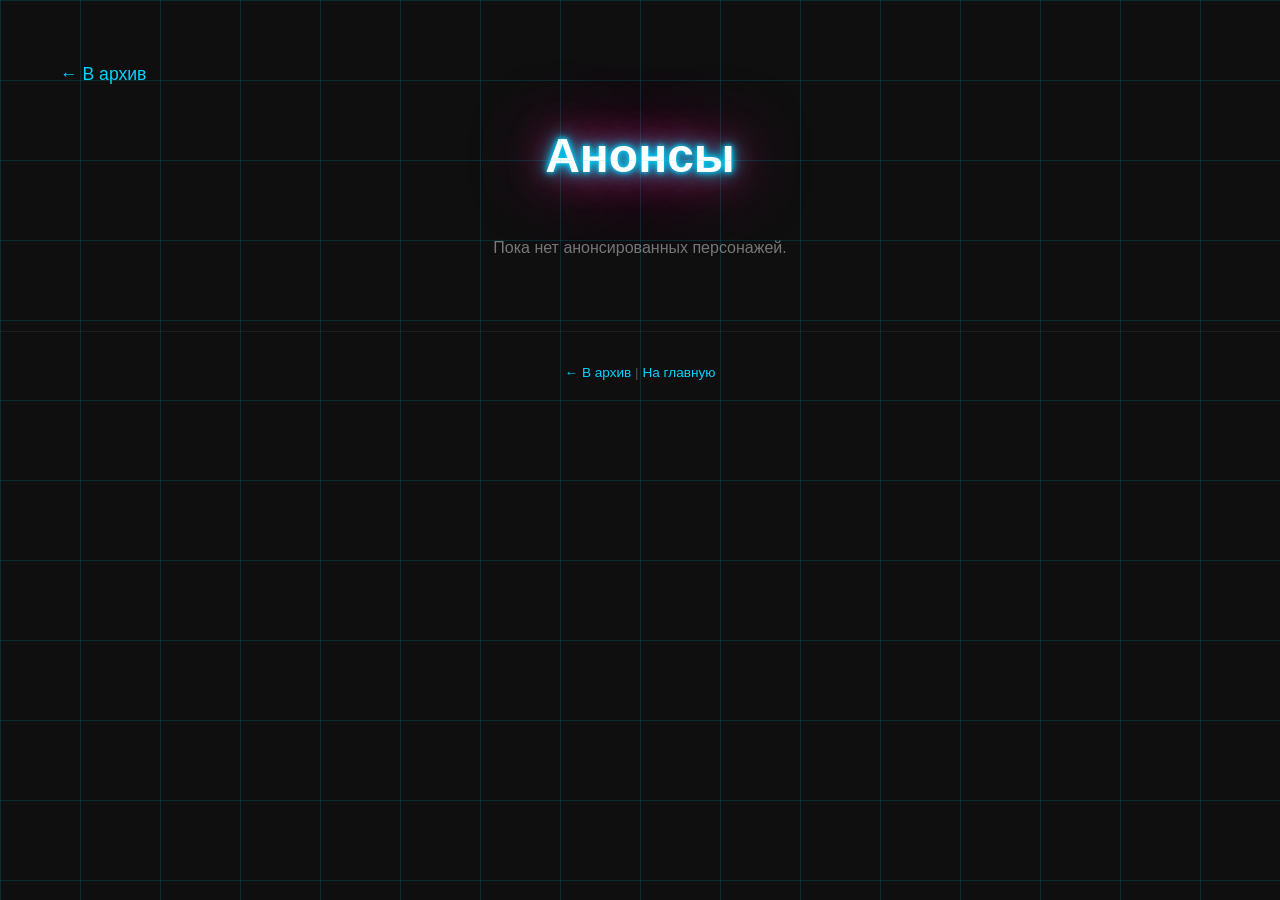
==== announced.html @ dbddd312 "Update announced.html" ====
<!DOCTYPE html>
<html lang="ru">
<head>
    <meta charset="UTF-8">
    <meta name="viewport" content="width=device-width, initial-scale=1.0">
    <title>Анонсы | Proxy's Banner Log</title>
    <link rel="icon" href="data:image/svg+xml,<svg xmlns='http://www.w3.org/2000/svg' viewBox='0 0 100 100'><text y='.9em' font-size='90'>📢</text></svg>">
    <link rel="stylesheet" href="style.css?v=1">
    <link rel="stylesheet" href="grid.css?v=1">
    <link rel="stylesheet" href="particles.css?v=1">
    <style>
        body {
            background: #0f0f0f;
            color: #fff;
            font-family: 'Inter', sans-serif;
            margin: 0;
            padding: 0;
        }
        .announcements-page {
            max-width: 1200px;
            margin: 40px auto;
            padding: 20px;
        }
        .back-link {
            color: #00d4ff;
            text-decoration: none;
            font-size: 1.1rem;
            display: inline-block;
            margin-bottom: 30px;
        }
        .back-link:hover {
            text-decoration: underline;
        }
        .announcements-grid {
            display: flex;
            flex-wrap: wrap;
            justify-content: center;
            gap: 30px;
        }
        /* Горизонтальная карточка */
        .ann-card {
            position: relative;
            width: 360px;
            background: #1a1a1a;
            border-radius: 20px;
            border: 1px solid rgba(255, 215, 0, 0.3);
            box-shadow: 0 0 20px rgba(255, 215, 0, 0.1);
            transition: transform 0.3s, box-shadow 0.3s;
            cursor: pointer;
            overflow: hidden;
            display: flex;
            flex-direction: column;
        }
        .ann-card:hover {
            box-shadow: 0 0 30px rgba(255, 45, 149, 0.4);
            border-color: #ff2d95;
        }
        .ann-card-main {
            position: relative;
            z-index: 2;
            background: #1a1a1a;
            transition: transform 0.3s ease;
            flex-shrink: 0;
        }
        .ann-card:hover .ann-card-main {
            transform: translateY(-20px);
        }
        .ann-card-img {
            width: 100%;
            height: 200px;
            object-fit: cover;
            display: block;
            background: #2a2a2a;
        }
        .ann-card-header {
            padding: 15px 15px 0;
            text-align: center;
        }
        .ann-card-name {
            font-family: 'Russo One', sans-serif;
            font-size: 1.6rem;
            color: #ffd700;
            margin-bottom: 5px;
        }
        .ann-card-version {
            color: #9b9b9b;
            font-size: 0.9rem;
        }
        .ann-details {
            background: #111;
            border-top: 1px solid #ff2d95;
            padding: 20px 15px;
            transform: translateY(100%);
            opacity: 0;
            transition: transform 0.3s ease, opacity 0.3s ease;
            position: absolute;
            bottom: 0;
            left: 0;
            width: 100%;
            z-index: 1;
            box-shadow: 0 -5px 20px rgba(0,0,0,0.8);
            display: flex;
            flex-direction: column;
            gap: 10px;
            border-radius: 0 0 20px 20px;
        }
        .ann-card:hover .ann-details {
            transform: translateY(0);
            opacity: 1;
        }
        .ann-details p {
            margin: 0;
            font-size: 0.9rem;
            color: #ccc;
            display: flex;
            align-items: center;
            gap: 8px;
        }
        .ann-details strong {
            color: #ffd700;
            font-size: 0.75rem;
            text-transform: uppercase;
            letter-spacing: 1px;
            min-width: 70px;
            display: inline-block;
        }
        .detail-icon {
            width: 24px;
            height: 24px;
            object-fit: contain;
            display: inline-block;
        }
        .detail-icon-emoji {
            font-size: 1.2rem;
            width: 24px;
            text-align: center;
            display: inline-block;
        }
    </style>
</head>
<body>
    <div class="announcements-page">
        <a href="hub.html" class="back-link">← В архив</a>
        <h1 class="neon-title" style="font-size:3rem; text-align:center; margin-bottom:40px;">Анонсы</h1>
        <div id="announcements-container" class="announcements-grid"></div>
    </div>

    <footer style="text-align:center; padding:30px; color:#555; border-top:1px solid rgba(255,255,255,0.05); margin-top:50px;">
        <p><a href="hub.html">← В архив</a> | <a href="index.html">На главную</a></p>
    </footer>

    <script>
        // Базовая папка для всех изображений анонсов
        const IMAGES_BASE = 'imagine/';

        // Эмодзи-заглушки на случай, если картинка не указана или не загрузилась
        const defaultIcons = {
            faction: '🏛️',
            attribute: '⚡',
            element: '🗡️'
        };

        fetch('announced.json')
          .then(res => res.json())
          .then(data => {
              const container = document.getElementById('announcements-container');
              if (!data.length) {
                  container.innerHTML = '<p style="text-align:center;color:#777;width:100%;">Пока нет анонсированных персонажей.</p>';
                  return;
              }
              data.forEach(entry => {
                  // Формируем путь к картинке персонажа
                  let agentImageSrc = 'https://via.placeholder.com/360x200/1a1a1a/ffd700?text=' + encodeURIComponent(entry.agent);
                  if (entry.image && entry.image.trim() !== '') {
                      agentImageSrc = entry.image.startsWith('http') ? entry.image : IMAGES_BASE + entry.image;
                  }

                  // Функция для получения иконки (картинка или эмодзи)
                  const getIcon = (imageField, emoji) => {
                      if (entry[imageField] && entry[imageField].trim() !== '') {
                          const src = entry[imageField].startsWith('http') ? entry[imageField] : IMAGES_BASE + entry[imageField];
                          return `<img src="${src}" class="detail-icon" onerror="this.outerHTML='<span class=\'detail-icon-emoji\'>${emoji}</span>';">`;
                      }
                      return `<span class="detail-icon-emoji">${emoji}</span>`;
                  };

                  const factionIcon = getIcon('factionImage', defaultIcons.faction);
                  const attributeIcon = getIcon('attributeImage', defaultIcons.attribute);
                  const elementIcon = getIcon('elementImage', defaultIcons.element);

                  const card = document.createElement('div');
                  card.className = 'ann-card';
                  card.innerHTML = `
                    <div class="ann-card-main">
                        <img src="${agentImageSrc}" 
                             alt="${entry.agent}" 
                             class="ann-card-img" 
                             loading="lazy"
                             onerror="this.onerror=null; this.src='https://via.placeholder.com/360x200/1a1a1a/ffd700?text=' + encodeURIComponent('${entry.agent}');">
                        <div class="ann-card-header">
                            <div class="ann-card-name">${entry.agent}</div>
                            <div class="ann-card-version">Версия ${entry.version}</div>
                        </div>
                    </div>
                    <div class="ann-details">
                        <p>${factionIcon}<strong>Фракция</strong> ${entry.faction || 'Неизвестно'}</p>
                        <p>${attributeIcon}<strong>Атрибут</strong> ${entry.attribute || 'Неизвестно'}</p>
                        <p>${elementIcon}<strong>Тип</strong> ${entry.element || 'Неизвестно'}</p>
                        <p><span class="detail-icon-emoji">📅</span><strong>Выход</strong> ${entry.estimatedRelease || 'Скоро'}</p>
                    </div>
                  `;
                  container.appendChild(card);
              });
          })
          .catch(err => {
              console.error('Ошибка загрузки анонсов:', err);
              document.getElementById('announcements-container').innerHTML = '<p style="text-align:center;color:#777;width:100%;">Ошибка загрузки данных</p>';
          });
    </script>
</body>
</html>
---- style.css ----
* {
    margin: 0;
    padding: 0;
    box-sizing: border-box;
}

body {
    background-color: #0f0f0f;
    color: #ffffff;
    font-family: 'Inter', sans-serif;
    line-height: 1.6;
}

/* Неоновая сетка на фоне */
body::after {
    content: '';
    position: fixed;
    top: 0;
    left: 0;
    width: 100%;
    height: 100%;
    z-index: 9999;
    background-image: 
        linear-gradient(rgba(0, 212, 255, 0.15) 1px, transparent 1px),
        linear-gradient(90deg, rgba(0, 212, 255, 0.15) 1px, transparent 1px);
    background-size: 80px 80px;
    animation: grid-shift 30s linear infinite;
    pointer-events: none;
}

@keyframes grid-shift {
    0% { background-position: 0 0; }
    100% { background-position: 80px 80px; }
}

/* Поднимаем контент над сеткой */
.cover, .highlights, .timer-section, .filter-container, .controls, .container, .donate-section, .share-section, footer, .history-btn-wrapper {
    position: relative;
    z-index: 10000;
}

/* Обложка */
.cover {
    position: relative;
    height: 100vh;
    background: #0a0a0a;
    display: flex;
    flex-direction: column;
    align-items: center;
    justify-content: center;
    text-align: center;
    overflow: hidden;
}

.cover::before {
    content: '';
    position: absolute;
    top: 0;
    left: 0;
    width: 100%;
    height: 100%;
    background: 
        radial-gradient(circle at 20% 50%, rgba(0, 212, 255, 0.08) 0%, transparent 50%),
        radial-gradient(circle at 80% 50%, rgba(255, 45, 149, 0.08) 0%, transparent 50%);
    z-index: 0;
}

.cover-overlay {
    position: absolute;
    top: 0;
    left: 0;
    width: 100%;
    height: 100%;
    background: rgba(0, 0, 0, 0.7);
    z-index: 1;
}

.neon-title {
    font-family: 'Russo One', sans-serif;
    font-size: 5rem;
    color: #ffffff;
    text-shadow:
        0 0 5px #00d4ff,
        0 0 10px #00d4ff,
        0 0 20px #00d4ff,
        0 0 40px #ff2d95,
        0 0 80px #ff2d95;
    z-index: 2;
    position: relative;
    animation: flicker 3s infinite alternate;
}

@keyframes flicker {
    0% { opacity: 1; text-shadow: 0 0 5px #00d4ff, 0 0 10px #00d4ff, 0 0 20px #00d4ff, 0 0 40px #ff2d95; }
    100% { opacity: 0.95; text-shadow: 0 0 10px #00d4ff, 0 0 20px #00d4ff, 0 0 40px #ff2d95, 0 0 80px #ff2d95; }
}

.subtitle {
    font-size: 1.3rem;
    color: #b0b0b0;
    z-index: 2;
    position: relative;
    margin-top: 10px;
}

.subtitle-small {
    font-size: 0.9rem;
    color: #777;
    z-index: 2;
    position: relative;
    margin-top: 5px;
}

/* Поиск */
.search-container {
    max-width: 600px;
    margin: 30px auto 10px;
    padding: 0 20px;
}

.search-input {
    width: 100%;
    padding: 15px 25px;
    background: #1a1a1a;
    border: 2px solid rgba(0, 212, 255, 0.3);
    border-radius: 50px;
    color: #ffffff;
    font-family: 'Inter', sans-serif;
    font-size: 1.1rem;
    outline: none;
    transition: border-color 0.3s, box-shadow 0.3s;
}

.search-input:focus {
    border-color: #00d4ff;
    box-shadow: 0 0 20px rgba(0, 212, 255, 0.2);
}

.search-input::placeholder {
    color: #666;
}

/* Кнопка "Наверх" */
.scroll-top {
    position: fixed;
    bottom: 30px;
    right: 30px;
    width: 50px;
    height: 50px;
    background: #1a1a1a;
    border: 2px solid rgba(0, 212, 255, 0.4);
    border-radius: 50%;
    color: #00d4ff;
    font-size: 1.3rem;
    cursor: pointer;
    z-index: 99999;
    opacity: 0;
    visibility: hidden;
    transition: all 0.3s;
    box-shadow: 0 0 15px rgba(0, 212, 255, 0.2);
}

.scroll-top.show {
    opacity: 1;
    visibility: visible;
}

.scroll-top:hover {
    background: #2d2d2d;
    border-color: #ff2d95;
    color: #ff2d95;
    box-shadow: 0 0 20px rgba(255, 45, 149, 0.5);
}

/* Сетка карточек */
.container {
    display: grid;
    grid-template-columns: repeat(auto-fill, minmax(300px, 1fr));
    gap: 25px;
    padding: 40px;
    max-width: 1400px;
    margin: 0 auto;
}

.card {
    background: #1a1a1a;
    border-radius: 16px;
    overflow: hidden;
    border: 1px solid rgba(0, 212, 255, 0.1);
    box-shadow: 0 0 20px rgba(0, 0, 0, 0.5);
    transition: transform 0.3s, box-shadow 0.3s;
}

.card:hover {
    transform: translateY(-5px);
    box-shadow: 0 0 30px rgba(255, 45, 149, 0.3);
}

.card-img {
    width: 100%;
    height: 300px;
    object-fit: cover;
    display: block;
    background: #2a2a2a;
}

.card-content {
    padding: 20px;
}

.character-name {
    font-family: 'Russo One', sans-serif;
    font-size: 1.6rem;
    color: #ffffff;
    margin-bottom: 10px;
}

.card-info {
    display: flex;
    justify-content: space-between;
    align-items: center;
    margin-bottom: 12px;
}

.banner-name {
    color: #9b9b9b;
    font-size: 0.85rem;
}

.version {
    background: #2d2d2d;
    padding: 5px 14px;
    border-radius: 20px;
    color: #00d4ff;
    font-weight: 600;
    font-size: 0.9rem;
}

.rerun-count {
    font-family: 'Share Tech Mono', monospace;
    font-size: 2rem;
    color: #ff2d95;
    text-shadow: 0 0 10px rgba(255, 45, 149, 0.6);
    text-align: right;
    margin-top: 8px;
    padding-top: 12px;
    border-top: 1px solid rgba(255, 255, 255, 0.05);
}

.rerun-label {
    font-family: 'Inter', sans-serif;
    font-size: 0.7rem;
    color: #777;
    text-transform: uppercase;
    letter-spacing: 1px;
    margin-bottom: 2px;
}

/* Нет результатов */
.no-results {
    text-align: center;
    padding: 60px;
    color: #777;
    font-size: 1.3rem;
    grid-column: 1 / -1;
}

/* Кнопка доната */
.donate-section {
    text-align: center;
    padding: 30px;
}

.donate-button {
    display: inline-block;
    background: linear-gradient(135deg, #ff2d95, #00d4ff);
    color: #fff;
    padding: 15px 40px;
    border-radius: 50px;
    font-family: 'Russo One', sans-serif;
    font-size: 1.2rem;
    text-decoration: none;
    transition: transform 0.3s, box-shadow 0.3s;
    box-shadow: 0 0 20px rgba(255, 45, 149, 0.4);
}

.donate-button:hover {
    transform: scale(1.05);
    box-shadow: 0 0 30px rgba(0, 212, 255, 0.6);
}

/* Футер */
footer {
    text-align: center;
    padding: 30px;
    color: #555;
    font-size: 0.85rem;
    border-top: 1px solid rgba(255, 255, 255, 0.05);
}

footer a {
    color: #00d4ff;
    text-decoration: none;
}

footer a:hover {
    text-decoration: underline;
}

/* Видео-фон */
.video-background {
    position: absolute;
    top: 0;
    left: 0;
    width: 100%;
    height: 100%;
    z-index: 0;
    pointer-events: none;
    overflow: hidden;
}

.video-background iframe {
    position: absolute;
    top: 50%;
    left: 50%;
    transform: translate(-50%, -50%);
    width: 177.78vh;
    height: 100vh;
    min-width: 100%;
    min-height: 56.25vw;
    opacity: 0.5;
}

/* Секция "Скоро" и "Топ" */
.highlights {
    display: flex;
    flex-wrap: wrap;
    justify-content: center;
    gap: 40px;
    padding: 40px 20px 20px;
    max-width: 1400px;
    margin: 0 auto;
}

.highlights-left, .highlights-right {
    flex: 1 1 350px;
    min-width: 300px;
}

.section-title {
    font-family: 'Russo One', sans-serif;
    font-size: 1.8rem;
    color: #ffffff;
    text-align: center;
    margin-bottom: 20px;
    text-shadow: 0 0 10px rgba(255, 45, 149, 0.5);
}

/* Карточки "Скоро" */
.upcoming-container {
    display: flex;
    flex-wrap: nowrap;
    justify-content: center;
    gap: 20px;
}

.upcoming-card {
    background: #1a1a1a;
    border-radius: 20px;
    overflow: hidden;
    border: 2px solid rgba(255, 45, 149, 0.4);
    box-shadow: 0 0 30px rgba(255, 45, 149, 0.2);
    width: 380px;
    transition: transform 0.3s, box-shadow 0.3s;
}

.upcoming-card:hover {
    transform: translateY(-5px);
    box-shadow: 0 0 40px rgba(255, 45, 149, 0.5);
}

.upcoming-card .card-img {
    width: 100%;
    height: 550px;
    object-fit: contain;
    object-position: center;
    background: #0f0f0f;
}

.upcoming-badge {
    display: inline-block;
    background: linear-gradient(135deg, #ff2d95, #ff6b6b);
    color: #fff;
    padding: 5px 15px;
    border-radius: 20px;
    font-size: 0.85rem;
    font-weight: 600;
    margin-bottom: 10px;
}

/* Топ-5 */
.top5-container {
    display: flex;
    flex-direction: column;
    gap: 10px;
}

.top5-item {
    display: flex;
    align-items: center;
    background: #1a1a1a;
    border-radius: 12px;
    padding: 12px 20px;
    border: 1px solid rgba(0, 212, 255, 0.1);
    transition: transform 0.2s;
}

.top5-item:hover {
    transform: translateX(5px);
    border-color: rgba(0, 212, 255, 0.4);
}

.top5-rank {
    font-family: 'Russo One', sans-serif;
    font-size: 1.5rem;
    margin-right: 15px;
    width: 40px;
    text-align: center;
}

.top5-rank.gold { color: #ffd700; }
.top5-rank.silver { color: #c0c0c0; }
.top5-rank.bronze { color: #cd7f32; }

.top5-info {
    flex: 1;
}

.top5-name {
    font-weight: 600;
    color: #ffffff;
}

.top5-version {
    color: #777;
    font-size: 0.85rem;
}

.top5-days {
    font-family: 'Share Tech Mono', monospace;
    color: #ff2d95;
    font-size: 1.3rem;
    text-shadow: 0 0 5px rgba(255, 45, 149, 0.5);
}

/* Таймер */
.timer-section {
    text-align: center;
    padding: 15px 20px;
    background: rgba(255, 45, 149, 0.05);
    border-top: 1px solid rgba(255, 45, 149, 0.2);
    border-bottom: 1px solid rgba(255, 45, 149, 0.2);
    margin: 20px auto;
    max-width: 800px;
    border-radius: 12px;
}

.timer-label {
    color: #9b9b9b;
    font-size: 0.9rem;
    margin-bottom: 5px;
}

.timer {
    font-family: 'Share Tech Mono', monospace;
    font-size: 2rem;
    color: #ffd166;
    text-shadow: 0 0 10px rgba(255, 209, 102, 0.5);
}

.timer span {
    font-size: 2.5rem;
    font-weight: bold;
}

/* Фильтры */
.filter-container {
    display: flex;
    justify-content: center;
    gap: 10px;
    padding: 20px;
    flex-wrap: wrap;
}

.filter-btn {
    background: #1a1a1a;
    border: 1px solid rgba(255, 255, 255, 0.1);
    color: #9b9b9b;
    padding: 10px 20px;
    border-radius: 30px;
    cursor: pointer;
    font-family: 'Inter', sans-serif;
    font-size: 0.9rem;
    transition: all 0.3s;
}

.filter-btn:hover, .filter-btn.active {
    background: #2d2d2d;
    color: #00d4ff;
    border-color: #00d4ff;
    box-shadow: 0 0 10px rgba(0, 212, 255, 0.3);
}

/* Сортировка */
.controls {
    display: flex;
    flex-wrap: wrap;
    justify-content: center;
    align-items: center;
    gap: 15px;
    padding: 0 20px 20px;
    max-width: 800px;
    margin: 0 auto;
}

.sort-container {
    flex-shrink: 0;
}

.sort-select {
    background: #1a1a1a;
    border: 1px solid rgba(255, 255, 255, 0.1);
    color: #ffffff;
    padding: 12px 20px;
    border-radius: 30px;
    font-family: 'Inter', sans-serif;
    cursor: pointer;
    outline: none;
}

/* Кнопки "Поделиться" */
.share-section {
    text-align: center;
    padding: 30px;
    display: flex;
    justify-content: center;
    align-items: center;
    gap: 10px;
    flex-wrap: wrap;
}

.share-section p {
    color: #777;
    margin-right: 5px;
}

.share-btn {
    display: inline-block;
    padding: 8px 18px;
    border-radius: 20px;
    text-decoration: none;
    color: #fff;
    font-size: 0.85rem;
    transition: opacity 0.3s;
}

.share-btn:hover { opacity: 0.8; }
.share-btn.tg { background: #2AABEE; }
.share-btn.vk { background: #0077FF; }
.share-btn.copy { background: #333; border: 1px solid #555; cursor: pointer; }

/* О проекте */
.about-page {
    max-width: 700px;
    margin: 60px auto;
    padding: 20px;
}

.back-link {
    color: #00d4ff;
    text-decoration: none;
    font-size: 1.1rem;
}

.about-content {
    margin-top: 30px;
    line-height: 1.8;
}

.about-content h3 {
    margin-top: 25px;
    color: #ff2d95;
}

/* Кнопка "История баннеров" */
.history-btn-wrapper {
    text-align: center;
    padding: 20px 0 10px;
    max-width: 1400px;
    margin: 0 auto;
}

.history-btn {
    display: inline-block;
    background: #1a1a1a;
    border: 2px solid rgba(0, 212, 255, 0.4);
    color: #00d4ff;
    padding: 15px 45px;
    border-radius: 50px;
    font-family: 'Russo One', sans-serif;
    font-size: 1.2rem;
    text-decoration: none;
    transition: all 0.3s;
    box-shadow: 0 0 20px rgba(0, 212, 255, 0.25);
}

.history-btn:hover {
    background: #2d2d2d;
    border-color: #ff2d95;
    color: #ff2d95;
    box-shadow: 0 0 30px rgba(255, 45, 149, 0.5);
    transform: scale(1.05);
}

/* Адаптация */
@media (max-width: 768px) {
    .neon-title {
        font-size: 2.5rem;
    }
    .container {
        padding: 20px;
        gap: 15px;
        grid-template-columns: repeat(auto-fill, minmax(250px, 1fr));
    }
    .card-img {
        height: 220px;
    }
    .upcoming-card {
        width: 100%;
    }
    .upcoming-card .card-img {
        height: 350px;
    }
}
/* Кнопка-хаб в левом верхнем углу обложки */
.hub-corner-btn {
    position: absolute;
    top: 25px;
    left: 25px;
    z-index: 3;
    width: 50px;
    height: 50px;
    background: rgba(0, 0, 0, 0.6);
    border: 1px solid rgba(0, 212, 255, 0.5);
    border-radius: 12px;
    display: flex;
    align-items: center;
    justify-content: center;
    color: #00d4ff;
    font-size: 1.5rem;
    text-decoration: none;
    backdrop-filter: blur(5px);
    transition: all 0.3s;
    box-shadow: 0 0 15px rgba(0, 212, 255, 0.2);
}

.hub-corner-btn:hover {
    background: rgba(0, 212, 255, 0.2);
    border-color: #ff2d95;
    color: #ff2d95;
    box-shadow: 0 0 25px rgba(255, 45, 149, 0.6);
    transform: scale(1.1);
}
---- particles.css ----
/* Неоновые частицы */
.particles {
    position: fixed;
    top: 0;
    left: 0;
    width: 100%;
    height: 100%;
    z-index: 1;
    pointer-events: none;
    overflow: hidden;
}

.particle {
    position: absolute;
    border-radius: 50%;
    animation: float-up linear infinite;
    opacity: 0;
}

@keyframes float-up {
    0% {
        transform: translateY(100vh) scale(0);
        opacity: 0;
    }
    10% {
        opacity: 1;
    }
    90% {
        opacity: 1;
    }
    100% {
        transform: translateY(-100px) scale(1);
        opacity: 0;
    }
}

/* Разные цвета частиц */
.particle.pink {
    background: #ff2d95;
    box-shadow: 0 0 10px #ff2d95, 0 0 20px #ff2d95;
}

.particle.blue {
    background: #00d4ff;
    box-shadow: 0 0 10px #00d4ff, 0 0 20px #00d4ff;
}

.particle.gold {
    background: #ffd166;
    box-shadow: 0 0 10px #ffd166, 0 0 20px #ffd166;
}
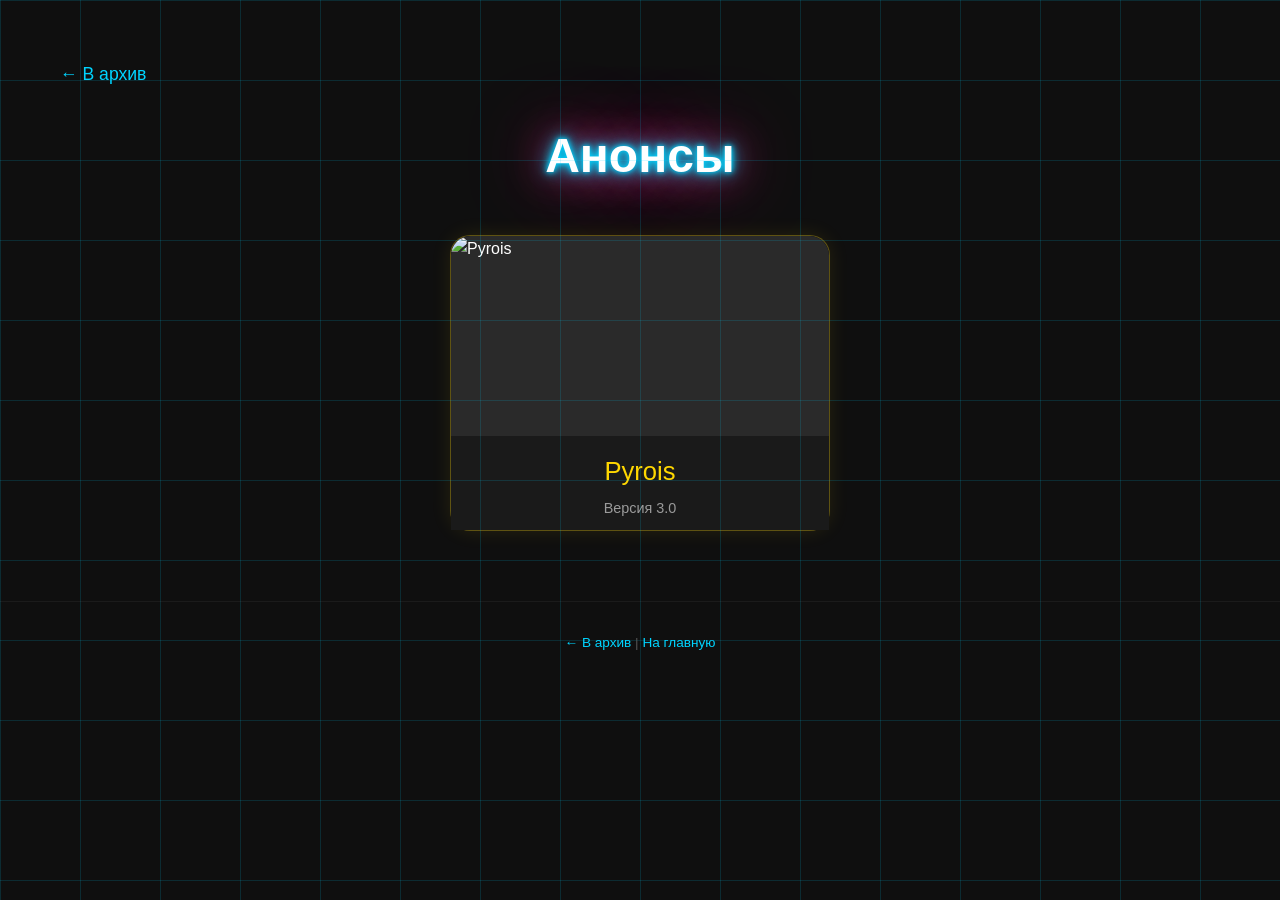
==== commit 15bfc6fd: "Update announced.html" ====
--- a/announced.html
+++ b/announced.html
@@ -28,39 +28,36 @@
             display: inline-block;
             margin-bottom: 30px;
         }
-        .back-link:hover {
-            text-decoration: underline;
-        }
+        .back-link:hover { text-decoration: underline; }
         .announcements-grid {
             display: flex;
             flex-wrap: wrap;
             justify-content: center;
             gap: 30px;
         }
-        /* Горизонтальная карточка */
+        /* Карточка */
         .ann-card {
-            position: relative;
-            width: 360px;
+            width: 380px;
             background: #1a1a1a;
             border-radius: 20px;
             border: 1px solid rgba(255, 215, 0, 0.3);
             box-shadow: 0 0 20px rgba(255, 215, 0, 0.1);
-            transition: transform 0.3s, box-shadow 0.3s;
+            transition: box-shadow 0.3s, border-color 0.3s;
             cursor: pointer;
-            overflow: hidden;
             display: flex;
             flex-direction: column;
+            overflow: visible;          /* ← больше не обрезаем */
         }
         .ann-card:hover {
             box-shadow: 0 0 30px rgba(255, 45, 149, 0.4);
             border-color: #ff2d95;
         }
+        /* Верхняя часть с картинкой и именем */
         .ann-card-main {
-            position: relative;
-            z-index: 2;
             background: #1a1a1a;
             transition: transform 0.3s ease;
-            flex-shrink: 0;
+            border-radius: 20px 20px 0 0;
+            z-index: 2;
         }
         .ann-card:hover .ann-card-main {
             transform: translateY(-20px);
@@ -71,6 +68,7 @@
             object-fit: cover;
             display: block;
             background: #2a2a2a;
+            border-radius: 20px 20px 0 0;
         }
         .ann-card-header {
             padding: 15px 15px 0;
@@ -85,56 +83,64 @@
         .ann-card-version {
             color: #9b9b9b;
             font-size: 0.9rem;
+            margin-bottom: 10px;
+        }
+        /* Блок деталей — теперь не absolute, а в потоке */
+        .ann-details-wrapper {
+            overflow: hidden;           /* скрываем содержимое, пока max-height == 0 */
+            max-height: 0;
+            transition: max-height 0.4s ease, opacity 0.3s ease;
+            opacity: 0;
+            border-radius: 0 0 20px 20px;
+            background: #111;
+        }
+        .ann-card:hover .ann-details-wrapper {
+            max-height: 500px;          /* достаточно большая высота */
+            opacity: 1;
         }
         .ann-details {
-            background: #111;
-            border-top: 1px solid #ff2d95;
             padding: 20px 15px;
-            transform: translateY(100%);
-            opacity: 0;
-            transition: transform 0.3s ease, opacity 0.3s ease;
-            position: absolute;
-            bottom: 0;
-            left: 0;
-            width: 100%;
-            z-index: 1;
-            box-shadow: 0 -5px 20px rgba(0,0,0,0.8);
             display: flex;
             flex-direction: column;
-            gap: 10px;
-            border-radius: 0 0 20px 20px;
-        }
-        .ann-card:hover .ann-details {
-            transform: translateY(0);
-            opacity: 1;
-        }
-        .ann-details p {
-            margin: 0;
-            font-size: 0.9rem;
+            gap: 12px;
+        }
+        /* Атрибуты */
+        .ann-attributes {
+            display: flex;
+            justify-content: center;
+            gap: 15px;
+            align-items: center;
+        }
+        .ann-attribute-item {
+            display: flex;
+            flex-direction: column;
+            align-items: center;
+            gap: 4px;
             color: #ccc;
-            display: flex;
-            align-items: center;
-            gap: 8px;
-        }
-        .ann-details strong {
+            font-size: 0.8rem;
+        }
+        .ann-attribute-item img {
+            width: 32px;
+            height: 32px;
+            object-fit: contain;
+        }
+        .ann-attribute-emoji {
+            font-size: 1.5rem;
+        }
+        /* Описание */
+        .ann-description {
+            color: #bbb;
+            font-size: 0.85rem;
+            line-height: 1.4;
+            text-align: center;
+            white-space: pre-line;
+        }
+        /* Дата выхода */
+        .ann-release {
+            text-align: center;
             color: #ffd700;
-            font-size: 0.75rem;
-            text-transform: uppercase;
-            letter-spacing: 1px;
-            min-width: 70px;
-            display: inline-block;
-        }
-        .detail-icon {
-            width: 24px;
-            height: 24px;
-            object-fit: contain;
-            display: inline-block;
-        }
-        .detail-icon-emoji {
-            font-size: 1.2rem;
-            width: 24px;
-            text-align: center;
-            display: inline-block;
+            font-weight: 600;
+            font-size: 1rem;
         }
     </style>
 </head>
@@ -144,21 +150,13 @@
         <h1 class="neon-title" style="font-size:3rem; text-align:center; margin-bottom:40px;">Анонсы</h1>
         <div id="announcements-container" class="announcements-grid"></div>
     </div>
-
     <footer style="text-align:center; padding:30px; color:#555; border-top:1px solid rgba(255,255,255,0.05); margin-top:50px;">
         <p><a href="hub.html">← В архив</a> | <a href="index.html">На главную</a></p>
     </footer>
 
     <script>
-        // Базовая папка для всех изображений анонсов
         const IMAGES_BASE = 'imagine/';
-
-        // Эмодзи-заглушки на случай, если картинка не указана или не загрузилась
-        const defaultIcons = {
-            faction: '🏛️',
-            attribute: '⚡',
-            element: '🗡️'
-        };
+        const defaultIcons = { faction: '🏛️', attribute: '⚡', element: '🗡️' };
 
         fetch('announced.json')
           .then(res => res.json())
@@ -169,44 +167,46 @@
                   return;
               }
               data.forEach(entry => {
-                  // Формируем путь к картинке персонажа
-                  let agentImageSrc = 'https://via.placeholder.com/360x200/1a1a1a/ffd700?text=' + encodeURIComponent(entry.agent);
+                  let agentImageSrc = 'https://via.placeholder.com/380x200/1a1a1a/ffd700?text=' + encodeURIComponent(entry.agent);
                   if (entry.image && entry.image.trim() !== '') {
                       agentImageSrc = entry.image.startsWith('http') ? entry.image : IMAGES_BASE + entry.image;
                   }
 
-                  // Функция для получения иконки (картинка или эмодзи)
                   const getIcon = (imageField, emoji) => {
                       if (entry[imageField] && entry[imageField].trim() !== '') {
                           const src = entry[imageField].startsWith('http') ? entry[imageField] : IMAGES_BASE + entry[imageField];
-                          return `<img src="${src}" class="detail-icon" onerror="this.outerHTML='<span class=\'detail-icon-emoji\'>${emoji}</span>';">`;
+                          return `<img src="${src}" alt="" onerror="this.outerHTML='<span class=\'ann-attribute-emoji\'>${emoji}</span>';">`;
                       }
-                      return `<span class="detail-icon-emoji">${emoji}</span>`;
+                      return `<span class="ann-attribute-emoji">${emoji}</span>`;
                   };
 
                   const factionIcon = getIcon('factionImage', defaultIcons.faction);
                   const attributeIcon = getIcon('attributeImage', defaultIcons.attribute);
                   const elementIcon = getIcon('elementImage', defaultIcons.element);
+                  const description = entry.description || 'Подробности появятся позже.';
+                  const releaseDate = entry.estimatedRelease || 'Дата уточняется';
 
                   const card = document.createElement('div');
                   card.className = 'ann-card';
                   card.innerHTML = `
                     <div class="ann-card-main">
-                        <img src="${agentImageSrc}" 
-                             alt="${entry.agent}" 
-                             class="ann-card-img" 
-                             loading="lazy"
-                             onerror="this.onerror=null; this.src='https://via.placeholder.com/360x200/1a1a1a/ffd700?text=' + encodeURIComponent('${entry.agent}');">
+                        <img src="${agentImageSrc}" alt="${entry.agent}" class="ann-card-img" loading="lazy"
+                             onerror="this.onerror=null; this.src='https://via.placeholder.com/380x200/1a1a1a/ffd700?text=' + encodeURIComponent('${entry.agent}');">
                         <div class="ann-card-header">
                             <div class="ann-card-name">${entry.agent}</div>
                             <div class="ann-card-version">Версия ${entry.version}</div>
                         </div>
                     </div>
-                    <div class="ann-details">
-                        <p>${factionIcon}<strong>Фракция</strong> ${entry.faction || 'Неизвестно'}</p>
-                        <p>${attributeIcon}<strong>Атрибут</strong> ${entry.attribute || 'Неизвестно'}</p>
-                        <p>${elementIcon}<strong>Тип</strong> ${entry.element || 'Неизвестно'}</p>
-                        <p><span class="detail-icon-emoji">📅</span><strong>Выход</strong> ${entry.estimatedRelease || 'Скоро'}</p>
+                    <div class="ann-details-wrapper">
+                        <div class="ann-details">
+                            <div class="ann-attributes">
+                                <div class="ann-attribute-item">${factionIcon}<span>${entry.faction || 'Неизвестно'}</span></div>
+                                <div class="ann-attribute-item">${attributeIcon}<span>${entry.attribute || 'Неизвестно'}</span></div>
+                                <div class="ann-attribute-item">${elementIcon}<span>${entry.element || 'Неизвестно'}</span></div>
+                            </div>
+                            <div class="ann-description">${description}</div>
+                            <div class="ann-release">📅 Выход: ${releaseDate}</div>
+                        </div>
                     </div>
                   `;
                   container.appendChild(card);
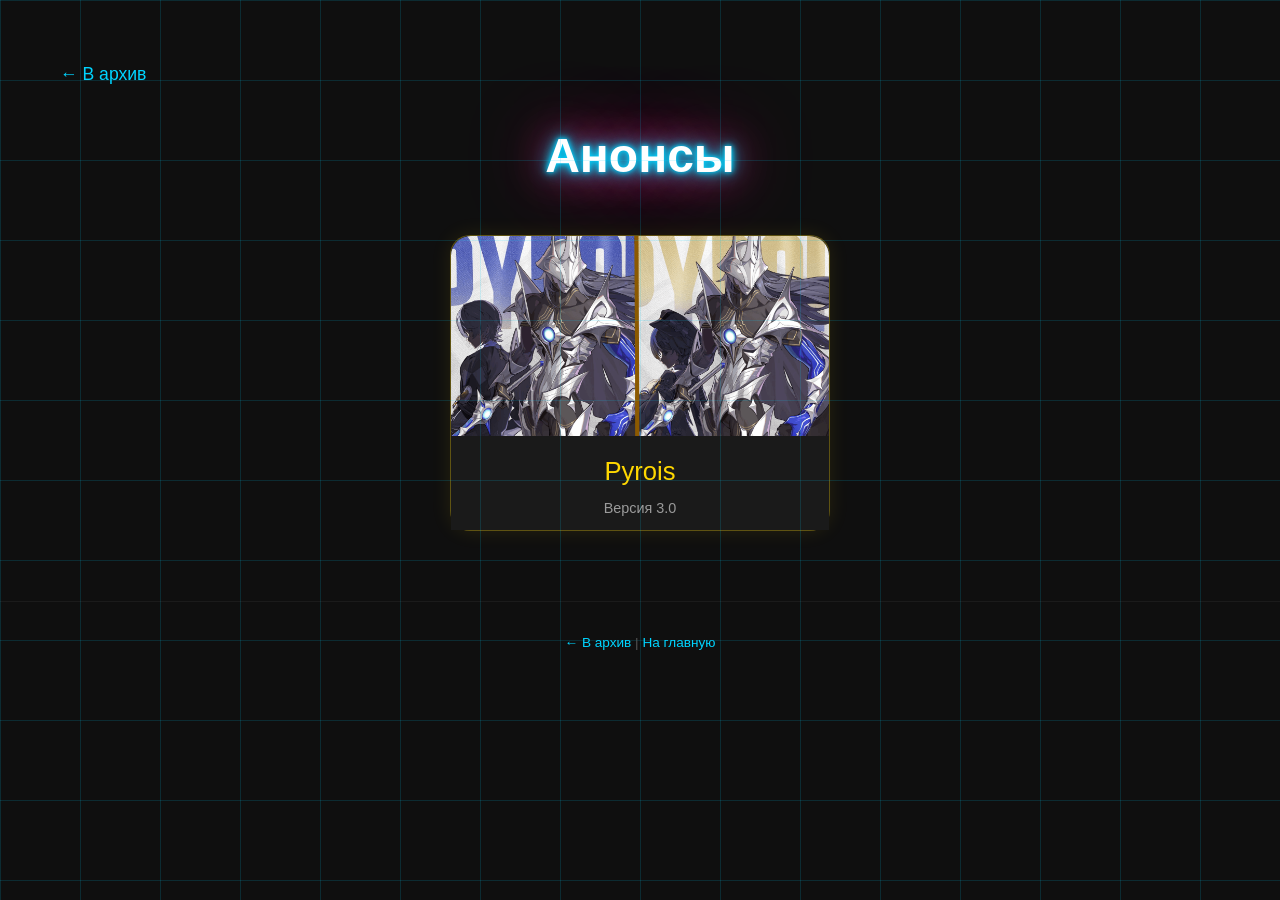
==== commit 344d9512: "Update announced.html" ====
--- a/announced.html
+++ b/announced.html
@@ -35,7 +35,6 @@
             justify-content: center;
             gap: 30px;
         }
-        /* Карточка */
         .ann-card {
             width: 380px;
             background: #1a1a1a;
@@ -46,13 +45,12 @@
             cursor: pointer;
             display: flex;
             flex-direction: column;
-            overflow: visible;          /* ← больше не обрезаем */
+            overflow: visible;
         }
         .ann-card:hover {
             box-shadow: 0 0 30px rgba(255, 45, 149, 0.4);
             border-color: #ff2d95;
         }
-        /* Верхняя часть с картинкой и именем */
         .ann-card-main {
             background: #1a1a1a;
             transition: transform 0.3s ease;
@@ -85,9 +83,8 @@
             font-size: 0.9rem;
             margin-bottom: 10px;
         }
-        /* Блок деталей — теперь не absolute, а в потоке */
         .ann-details-wrapper {
-            overflow: hidden;           /* скрываем содержимое, пока max-height == 0 */
+            overflow: hidden;
             max-height: 0;
             transition: max-height 0.4s ease, opacity 0.3s ease;
             opacity: 0;
@@ -95,7 +92,7 @@
             background: #111;
         }
         .ann-card:hover .ann-details-wrapper {
-            max-height: 500px;          /* достаточно большая высота */
+            max-height: 500px;
             opacity: 1;
         }
         .ann-details {
@@ -104,7 +101,6 @@
             flex-direction: column;
             gap: 12px;
         }
-        /* Атрибуты */
         .ann-attributes {
             display: flex;
             justify-content: center;
@@ -127,7 +123,6 @@
         .ann-attribute-emoji {
             font-size: 1.5rem;
         }
-        /* Описание */
         .ann-description {
             color: #bbb;
             font-size: 0.85rem;
@@ -135,7 +130,6 @@
             text-align: center;
             white-space: pre-line;
         }
-        /* Дата выхода */
         .ann-release {
             text-align: center;
             color: #ffd700;
@@ -155,7 +149,9 @@
     </footer>
 
     <script>
-        const IMAGES_BASE = 'imagine/';
+        // Базовая папка для всех изображений анонсов – теперь images/
+        const IMAGES_BASE = 'images/';
+
         const defaultIcons = { faction: '🏛️', attribute: '⚡', element: '🗡️' };
 
         fetch('announced.json')
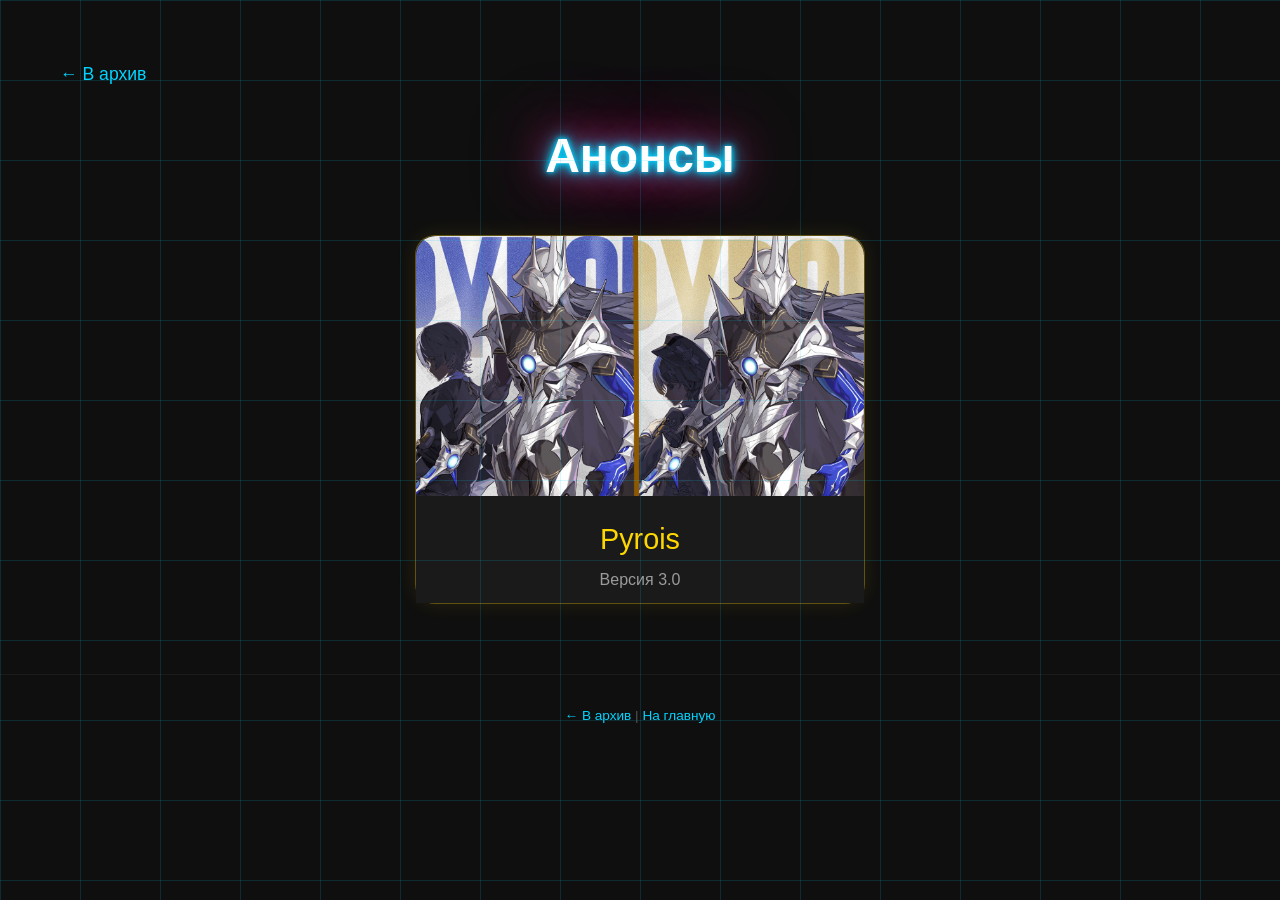
==== commit cb6de3e0: "Update announced.html" ====
--- a/announced.html
+++ b/announced.html
@@ -35,8 +35,9 @@
             justify-content: center;
             gap: 30px;
         }
+        /* Карточка — увеличена */
         .ann-card {
-            width: 380px;
+            width: 450px;                    /* было 380px */
             background: #1a1a1a;
             border-radius: 20px;
             border: 1px solid rgba(255, 215, 0, 0.3);
@@ -62,25 +63,25 @@
         }
         .ann-card-img {
             width: 100%;
-            height: 200px;
+            height: 260px;                   /* было 200px */
             object-fit: cover;
             display: block;
             background: #2a2a2a;
             border-radius: 20px 20px 0 0;
         }
         .ann-card-header {
-            padding: 15px 15px 0;
+            padding: 20px 15px 0;            /* увеличен отступ */
             text-align: center;
         }
         .ann-card-name {
             font-family: 'Russo One', sans-serif;
-            font-size: 1.6rem;
+            font-size: 1.8rem;               /* чуть крупнее */
             color: #ffd700;
             margin-bottom: 5px;
         }
         .ann-card-version {
             color: #9b9b9b;
-            font-size: 0.9rem;
+            font-size: 1rem;
             margin-bottom: 10px;
         }
         .ann-details-wrapper {
@@ -92,7 +93,7 @@
             background: #111;
         }
         .ann-card:hover .ann-details-wrapper {
-            max-height: 500px;
+            max-height: 600px;               /* увеличен запас */
             opacity: 1;
         }
         .ann-details {
@@ -104,7 +105,7 @@
         .ann-attributes {
             display: flex;
             justify-content: center;
-            gap: 15px;
+            gap: 20px;
             align-items: center;
         }
         .ann-attribute-item {
@@ -113,11 +114,11 @@
             align-items: center;
             gap: 4px;
             color: #ccc;
-            font-size: 0.8rem;
+            font-size: 0.85rem;
         }
         .ann-attribute-item img {
-            width: 32px;
-            height: 32px;
+            width: 36px;
+            height: 36px;
             object-fit: contain;
         }
         .ann-attribute-emoji {
@@ -125,8 +126,8 @@
         }
         .ann-description {
             color: #bbb;
-            font-size: 0.85rem;
-            line-height: 1.4;
+            font-size: 0.9rem;
+            line-height: 1.5;
             text-align: center;
             white-space: pre-line;
         }
@@ -134,7 +135,8 @@
             text-align: center;
             color: #ffd700;
             font-weight: 600;
-            font-size: 1rem;
+            font-size: 1.1rem;
+            margin-top: 5px;
         }
     </style>
 </head>
@@ -163,7 +165,7 @@
                   return;
               }
               data.forEach(entry => {
-                  let agentImageSrc = 'https://via.placeholder.com/380x200/1a1a1a/ffd700?text=' + encodeURIComponent(entry.agent);
+                  let agentImageSrc = 'https://via.placeholder.com/450x260/1a1a1a/ffd700?text=' + encodeURIComponent(entry.agent);
                   if (entry.image && entry.image.trim() !== '') {
                       agentImageSrc = entry.image.startsWith('http') ? entry.image : IMAGES_BASE + entry.image;
                   }
@@ -187,7 +189,7 @@
                   card.innerHTML = `
                     <div class="ann-card-main">
                         <img src="${agentImageSrc}" alt="${entry.agent}" class="ann-card-img" loading="lazy"
-                             onerror="this.onerror=null; this.src='https://via.placeholder.com/380x200/1a1a1a/ffd700?text=' + encodeURIComponent('${entry.agent}');">
+                             onerror="this.onerror=null; this.src='https://via.placeholder.com/450x260/1a1a1a/ffd700?text=' + encodeURIComponent('${entry.agent}');">
                         <div class="ann-card-header">
                             <div class="ann-card-name">${entry.agent}</div>
                             <div class="ann-card-version">Версия ${entry.version}</div>
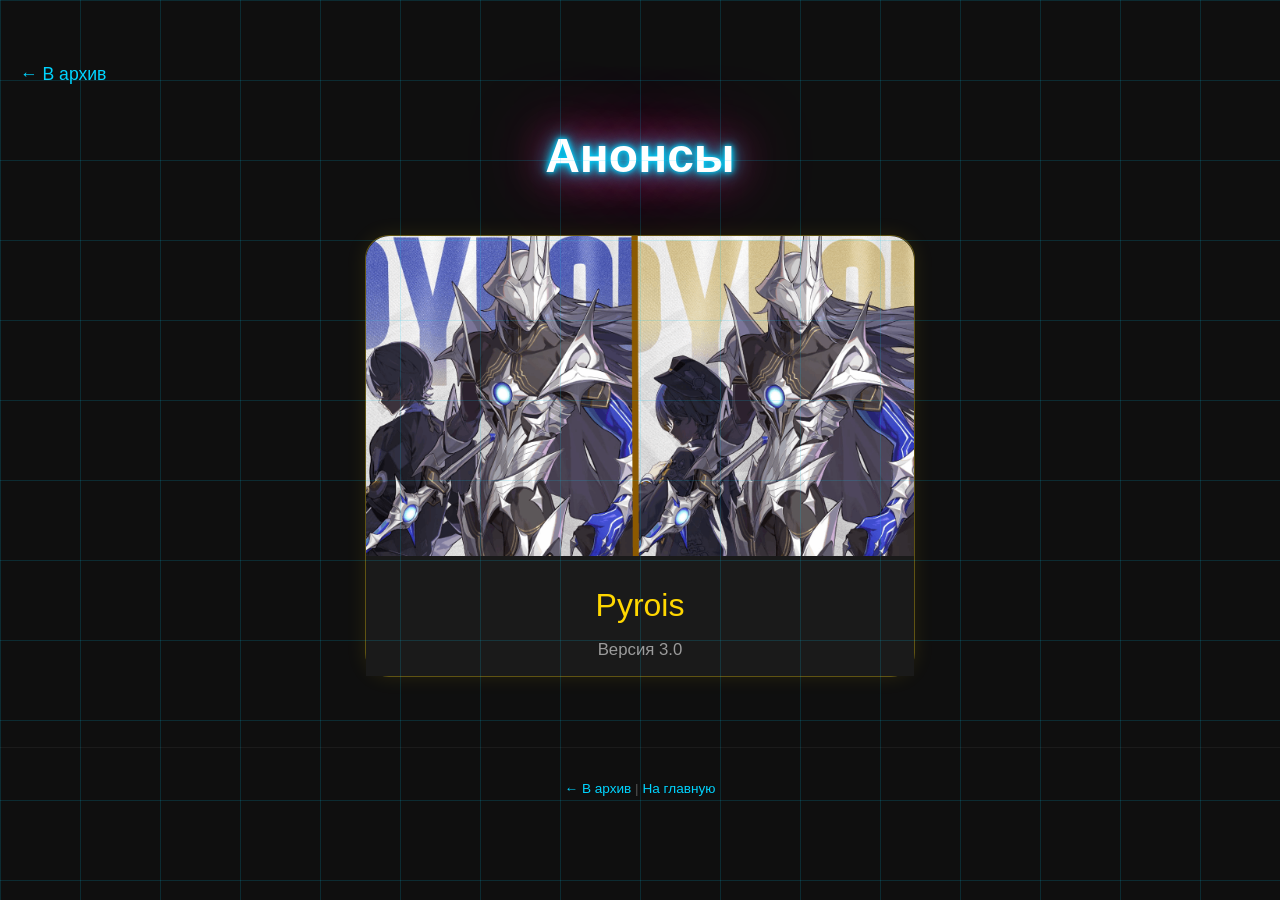
==== commit 4ef958e8: "Update announced.html" ====
--- a/announced.html
+++ b/announced.html
@@ -17,7 +17,7 @@
             padding: 0;
         }
         .announcements-page {
-            max-width: 1200px;
+            max-width: 1300px;
             margin: 40px auto;
             padding: 20px;
         }
@@ -33,100 +33,100 @@
             display: flex;
             flex-wrap: wrap;
             justify-content: center;
-            gap: 30px;
-        }
-        /* Карточка — увеличена */
+            gap: 40px;
+        }
+        /* Карточка — ещё больше */
         .ann-card {
-            width: 450px;                    /* было 380px */
+            width: 550px;                    /* было 450px */
             background: #1a1a1a;
-            border-radius: 20px;
+            border-radius: 24px;
             border: 1px solid rgba(255, 215, 0, 0.3);
             box-shadow: 0 0 20px rgba(255, 215, 0, 0.1);
             transition: box-shadow 0.3s, border-color 0.3s;
-            cursor: pointer;
+            cursor: default;
             display: flex;
             flex-direction: column;
             overflow: visible;
         }
         .ann-card:hover {
-            box-shadow: 0 0 30px rgba(255, 45, 149, 0.4);
+            box-shadow: 0 0 35px rgba(255, 45, 149, 0.4);
             border-color: #ff2d95;
         }
         .ann-card-main {
             background: #1a1a1a;
             transition: transform 0.3s ease;
-            border-radius: 20px 20px 0 0;
+            border-radius: 24px 24px 0 0;
             z-index: 2;
         }
         .ann-card:hover .ann-card-main {
-            transform: translateY(-20px);
+            transform: translateY(-25px);
         }
         .ann-card-img {
             width: 100%;
-            height: 260px;                   /* было 200px */
+            height: 320px;                   /* было 260px */
             object-fit: cover;
             display: block;
             background: #2a2a2a;
-            border-radius: 20px 20px 0 0;
+            border-radius: 24px 24px 0 0;
         }
         .ann-card-header {
-            padding: 20px 15px 0;            /* увеличен отступ */
+            padding: 24px 20px 0;
             text-align: center;
         }
         .ann-card-name {
             font-family: 'Russo One', sans-serif;
-            font-size: 1.8rem;               /* чуть крупнее */
+            font-size: 2rem;                 /* чуть крупнее */
             color: #ffd700;
-            margin-bottom: 5px;
+            margin-bottom: 6px;
         }
         .ann-card-version {
             color: #9b9b9b;
-            font-size: 1rem;
-            margin-bottom: 10px;
+            font-size: 1.05rem;
+            margin-bottom: 12px;
         }
         .ann-details-wrapper {
             overflow: hidden;
             max-height: 0;
             transition: max-height 0.4s ease, opacity 0.3s ease;
             opacity: 0;
-            border-radius: 0 0 20px 20px;
+            border-radius: 0 0 24px 24px;
             background: #111;
         }
         .ann-card:hover .ann-details-wrapper {
-            max-height: 600px;               /* увеличен запас */
+            max-height: 700px;
             opacity: 1;
         }
         .ann-details {
-            padding: 20px 15px;
+            padding: 24px 20px;
             display: flex;
             flex-direction: column;
-            gap: 12px;
+            gap: 14px;
         }
         .ann-attributes {
             display: flex;
             justify-content: center;
-            gap: 20px;
+            gap: 24px;
             align-items: center;
         }
         .ann-attribute-item {
             display: flex;
             flex-direction: column;
             align-items: center;
-            gap: 4px;
+            gap: 6px;
             color: #ccc;
-            font-size: 0.85rem;
+            font-size: 0.9rem;
         }
         .ann-attribute-item img {
-            width: 36px;
-            height: 36px;
+            width: 40px;
+            height: 40px;
             object-fit: contain;
         }
         .ann-attribute-emoji {
-            font-size: 1.5rem;
+            font-size: 1.6rem;
         }
         .ann-description {
             color: #bbb;
-            font-size: 0.9rem;
+            font-size: 0.95rem;
             line-height: 1.5;
             text-align: center;
             white-space: pre-line;
@@ -135,7 +135,7 @@
             text-align: center;
             color: #ffd700;
             font-weight: 600;
-            font-size: 1.1rem;
+            font-size: 1.2rem;
             margin-top: 5px;
         }
     </style>
@@ -151,9 +151,7 @@
     </footer>
 
     <script>
-        // Базовая папка для всех изображений анонсов – теперь images/
         const IMAGES_BASE = 'images/';
-
         const defaultIcons = { faction: '🏛️', attribute: '⚡', element: '🗡️' };
 
         fetch('announced.json')
@@ -165,7 +163,7 @@
                   return;
               }
               data.forEach(entry => {
-                  let agentImageSrc = 'https://via.placeholder.com/450x260/1a1a1a/ffd700?text=' + encodeURIComponent(entry.agent);
+                  let agentImageSrc = 'https://via.placeholder.com/550x320/1a1a1a/ffd700?text=' + encodeURIComponent(entry.agent);
                   if (entry.image && entry.image.trim() !== '') {
                       agentImageSrc = entry.image.startsWith('http') ? entry.image : IMAGES_BASE + entry.image;
                   }
@@ -189,7 +187,7 @@
                   card.innerHTML = `
                     <div class="ann-card-main">
                         <img src="${agentImageSrc}" alt="${entry.agent}" class="ann-card-img" loading="lazy"
-                             onerror="this.onerror=null; this.src='https://via.placeholder.com/450x260/1a1a1a/ffd700?text=' + encodeURIComponent('${entry.agent}');">
+                             onerror="this.onerror=null; this.src='https://via.placeholder.com/550x320/1a1a1a/ffd700?text=' + encodeURIComponent('${entry.agent}');">
                         <div class="ann-card-header">
                             <div class="ann-card-name">${entry.agent}</div>
                             <div class="ann-card-version">Версия ${entry.version}</div>
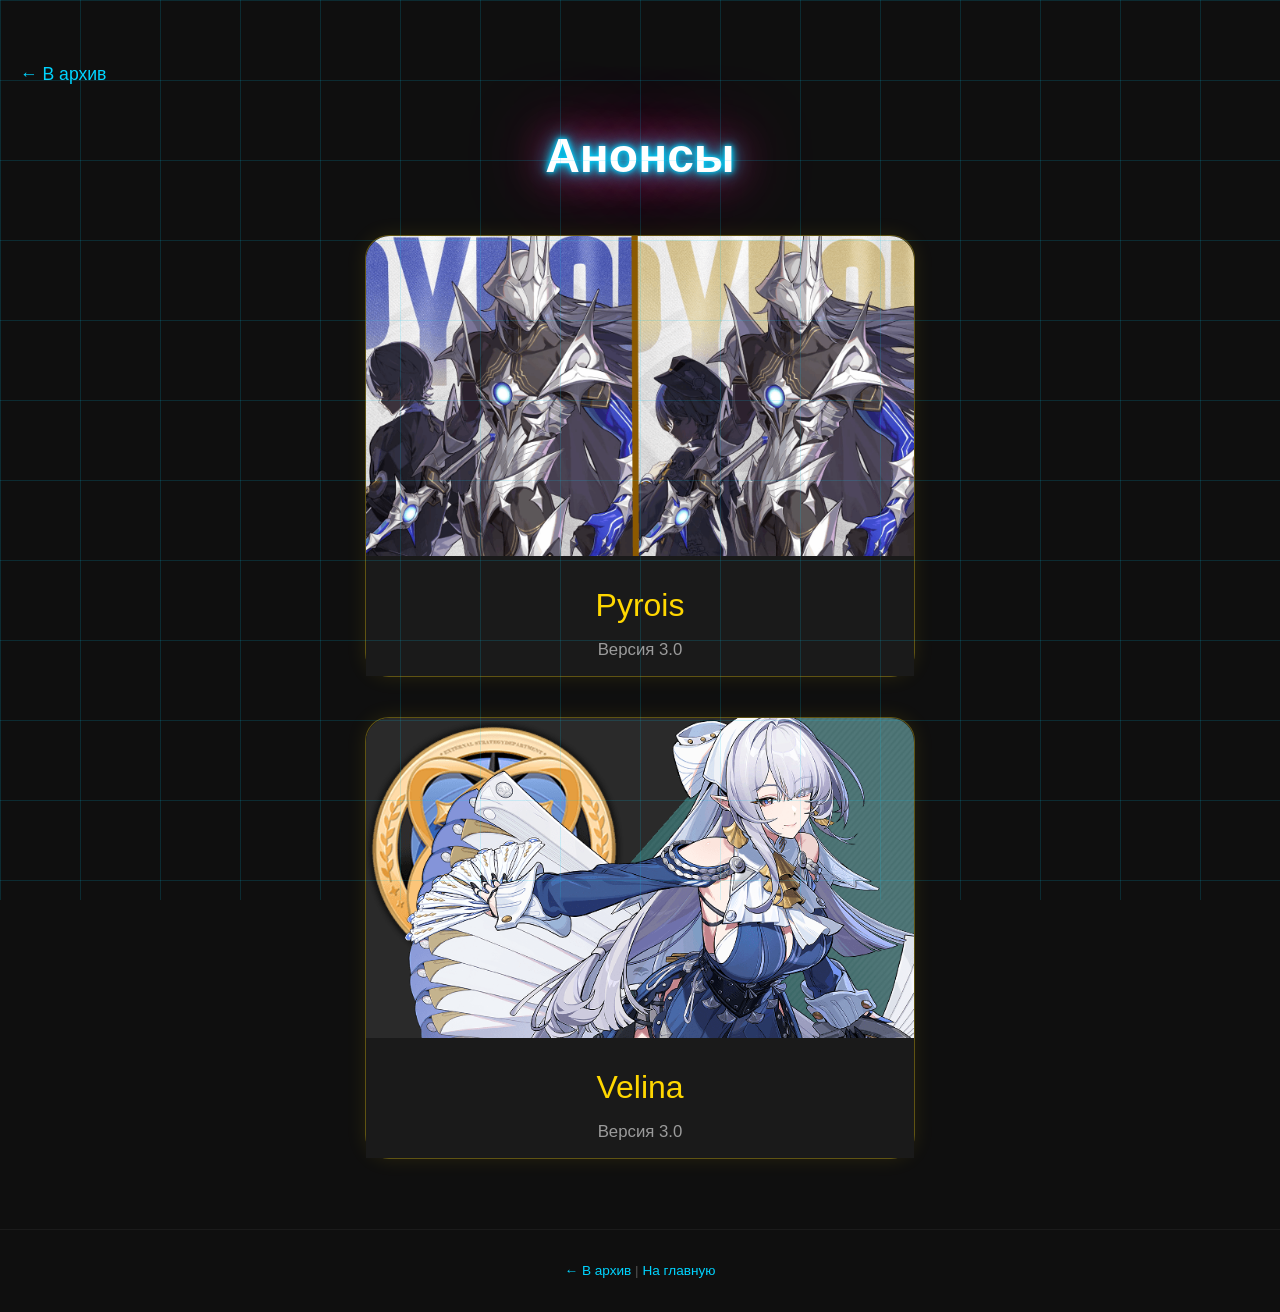
==== commit 7125cd6b: "Update announced.html" ====
--- a/announced.html
+++ b/announced.html
@@ -29,15 +29,15 @@
             margin-bottom: 30px;
         }
         .back-link:hover { text-decoration: underline; }
+        /* Изменён на колонку */
         .announcements-grid {
             display: flex;
-            flex-wrap: wrap;
-            justify-content: center;
+            flex-direction: column;   /* вертикально */
+            align-items: center;      /* по центру */
             gap: 40px;
         }
-        /* Карточка — ещё больше */
         .ann-card {
-            width: 550px;                    /* было 450px */
+            width: 550px;
             background: #1a1a1a;
             border-radius: 24px;
             border: 1px solid rgba(255, 215, 0, 0.3);
@@ -63,7 +63,7 @@
         }
         .ann-card-img {
             width: 100%;
-            height: 320px;                   /* было 260px */
+            height: 320px;
             object-fit: cover;
             display: block;
             background: #2a2a2a;
@@ -75,7 +75,7 @@
         }
         .ann-card-name {
             font-family: 'Russo One', sans-serif;
-            font-size: 2rem;                 /* чуть крупнее */
+            font-size: 2rem;
             color: #ffd700;
             margin-bottom: 6px;
         }
